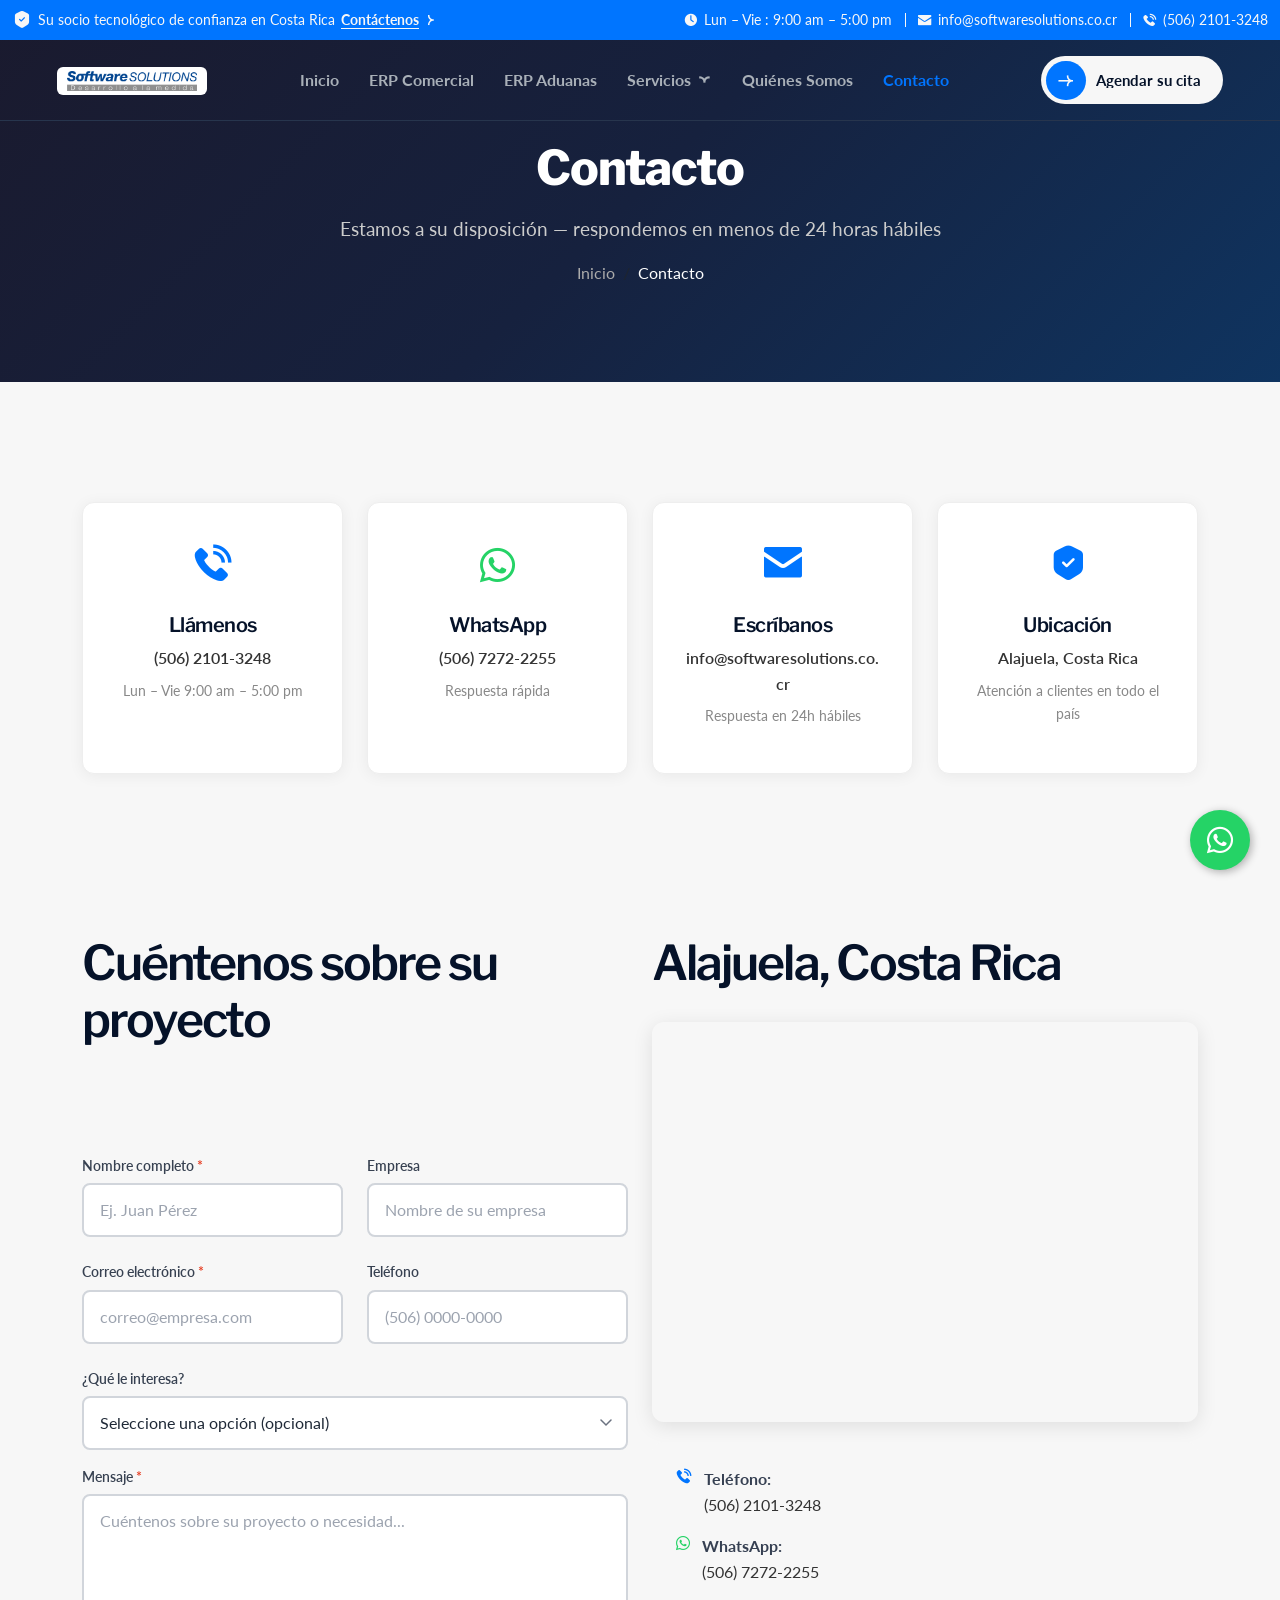
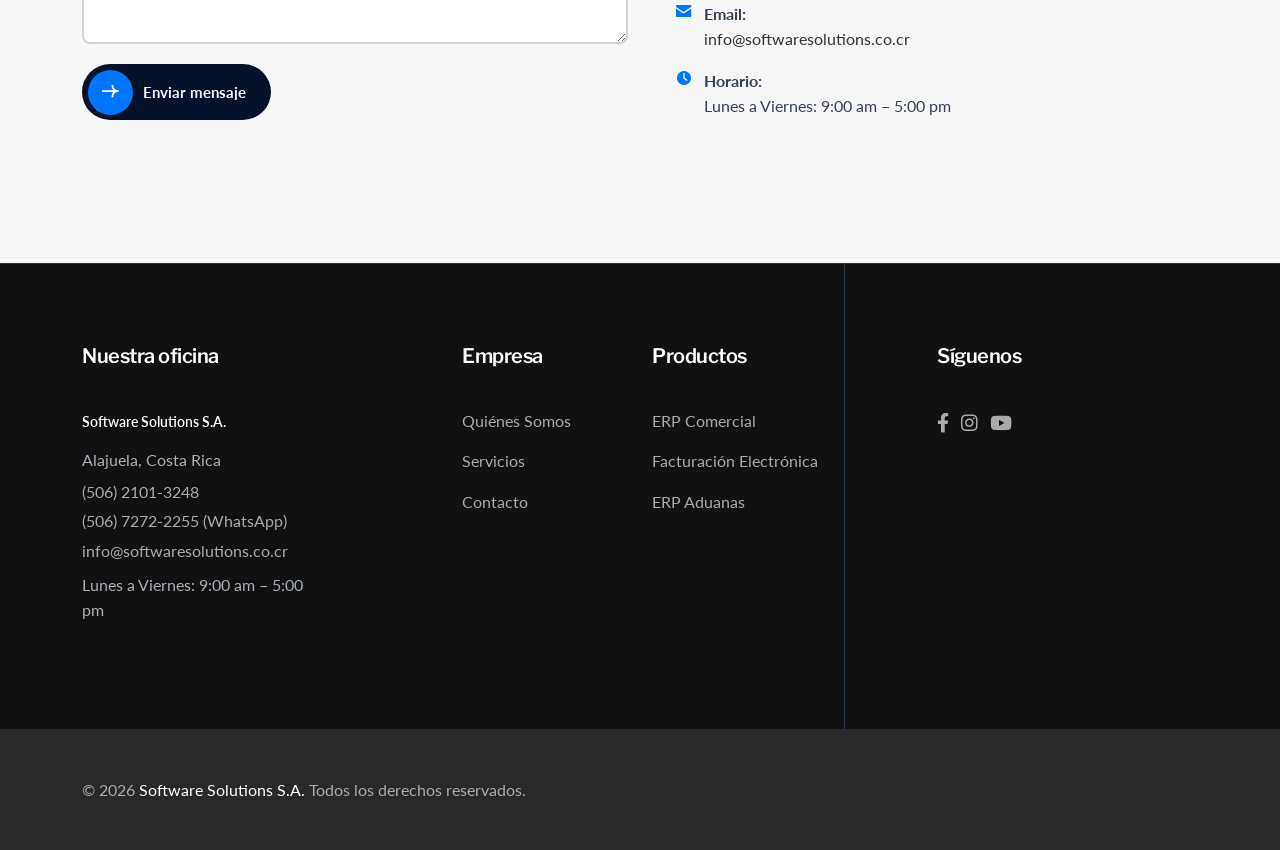
==== contacto.html @ cc16d5d6 "Add Cloudflare Turnstile captcha to contact form" ====
﻿<!DOCTYPE html>
<html class="no-js" lang="es">
<head>
   <meta charset="utf-8" /><meta http-equiv="x-ua-compatible" content="ie=edge" /><meta name="viewport" content="width=device-width, initial-scale=1" />
   <meta name="description" content="Contáctenos en Alajuela, Costa Rica. Tel: (506) 2101-3248 / WhatsApp (506) 7272-2255. Lunes a viernes 9am–5pm. Respondemos en menos de 24 horas." />
   <meta name="keywords" content="contacto software solutions costa rica, software alajuela teléfono, consulta ERP costa rica, demo software empresarial costa rica" />
   <link rel="canonical" href="https://www.softwaresolutions.co.cr/contacto.html" />
   <title>Contacto | Software Solutions S.A. | (506) 2101-3248 | Alajuela, Costa Rica</title>
   <link rel="apple-touch-icon" href="assets/images/fav.png" /><link rel="shortcut icon" type="image/x-icon" href="assets/images/fav.png" />
   <link rel="stylesheet" href="assets/css/bootstrap.min.css" /><link rel="stylesheet" href="assets/css/font-awesome-pro.min.css" /><link rel="stylesheet" href="assets/css/animate.css" /><link rel="stylesheet" href="assets/css/solvior-icons.css" /><link rel="stylesheet" href="assets/css/main.css" />
   <style>
      .whatsapp-float{position:fixed;width:60px;height:60px;bottom:30px;right:30px;background-color:#25d366;color:#fff;border-radius:50px;text-align:center;font-size:30px;box-shadow:2px 2px 8px rgba(0,0,0,.3);z-index:9999;display:flex;align-items:center;justify-content:center;text-decoration:none;transition:transform .2s}.site-logo img{max-height:44px;width:auto;background:#fff;border-radius:6px;padding:4px 10px;}.whatsapp-float:hover{transform:scale(1.1);color:#fff}
      .page-banner{background:linear-gradient(135deg,#1a1a2e 0%,#16213e 50%,#0f3460 100%);padding:140px 0 80px;color:#fff}
      .contact-info-card{background:#fff;border-radius:12px;padding:30px;border:1px solid #eee;text-align:center;height:100%;box-shadow:0 2px 15px rgba(0,0,0,.06)}
      .contact-info-card .icon{font-size:2.5rem;color:var(--tj-color-theme-primary,#e63c20);margin-bottom:16px}

      /* ── Campos del formulario ─────────────────────────────────────── */
      #contactForm input[type="text"],
      #contactForm input[type="email"],
      #contactForm input[type="tel"],
      #contactForm select,
      #contactForm textarea {
         display: block !important;
         width: 100% !important;
         background: #fff !important;
         border: 2px solid #d1d5db !important;
         border-radius: 8px !important;
         padding: 13px 16px !important;
         font-size: 1rem !important;
         color: #1f2937 !important;
         line-height: 1.5 !important;
         margin-bottom: 16px !important;
         box-shadow: none !important;
         transition: border-color .2s, box-shadow .2s !important;
         -webkit-appearance: none;
         appearance: none;
      }
      #contactForm select {
         background-image: url("data:image/svg+xml,%3Csvg xmlns='http://www.w3.org/2000/svg' width='12' height='8' viewBox='0 0 12 8'%3E%3Cpath d='M1 1l5 5 5-5' stroke='%236b7280' stroke-width='1.5' fill='none' stroke-linecap='round'/%3E%3C/svg%3E") !important;
         background-repeat: no-repeat !important;
         background-position: right 14px center !important;
         padding-right: 40px !important;
         -webkit-appearance: none !important;
         appearance: none !important;
         cursor: pointer !important;
      }
      #contactForm input[type="text"]:focus,
      #contactForm input[type="email"]:focus,
      #contactForm input[type="tel"]:focus,
      #contactForm select:focus,
      #contactForm textarea:focus {
         outline: none !important;
         border-color: var(--tj-color-theme-primary, #e63c20) !important;
         box-shadow: 0 0 0 3px rgba(230,60,32,.12) !important;
      }
      #contactForm input::placeholder,
      #contactForm textarea::placeholder { color: #9ca3af !important; }
      #contactForm textarea { resize: vertical !important; min-height: 130px !important; }
      #contactForm .form-label {
         display: block;
         font-size: 0.875rem;
         font-weight: 600;
         color: #374151;
         margin-bottom: 6px;
         margin-top: 4px;
      }
      #contactForm .row .col-md-6 { margin-bottom: 4px; }

      /* Campo inválido tras intento de envío */
      #contactForm input:invalid:not(:placeholder-shown),
      #contactForm textarea:invalid:not(:placeholder-shown) {
         border-color: #dc2626 !important;
      }
   </style>
   <!-- Open Graph -->
   <meta property="og:type" content="website" />
   <meta property="og:locale" content="es_CR" />
   <meta property="og:site_name" content="Software Solutions S.A." />
   <meta property="og:url" content="https://www.softwaresolutions.co.cr/contacto.html" />
   <meta property="og:title" content="Contacto | Software Solutions S.A. | (506) 2101-3248" />
   <meta property="og:description" content="Contáctenos en Alajuela, Costa Rica. Tel: (506) 2101-3248 / WhatsApp (506) 7272-2255. Lunes a viernes 9am–5pm. Respondemos en menos de 24 horas." />
   <meta property="og:image" content="https://www.softwaresolutions.co.cr/img/og-image.jpg" />
   <meta name="twitter:card" content="summary_large_image" />
   <meta name="twitter:title" content="Contacto | Software Solutions S.A." />
   <meta name="twitter:description" content="Contáctenos en Alajuela, Costa Rica. Tel: (506) 2101-3248 / WhatsApp (506) 7272-2255." />
   <meta name="twitter:image" content="https://www.softwaresolutions.co.cr/img/og-image.jpg" />
   <!-- Schema.org ContactPage -->
   <script type="application/ld+json">
   {"@context":"https://schema.org","@type":"ContactPage","name":"Contacto — Software Solutions S.A.","url":"https://www.softwaresolutions.co.cr/contacto.html","description":"Página de contacto de Software Solutions S.A.","mainEntity":{"@type":"Organization","name":"Software Solutions S.A.","telephone":"+50621013248","email":"info@softwaresolutions.co.cr","address":{"@type":"PostalAddress","addressLocality":"Alajuela","addressCountry":"CR"},"openingHours":"Mo-Fr 09:00-17:00"}}
   </script>
</head>
<body>
<a href="https://wa.me/50672722255" class="whatsapp-float" target="_blank" aria-label="WhatsApp"><i class="fa-brands fa-whatsapp"></i></a>
<div class="mouseCursor cursor-outer"></div><div class="mouseCursor cursor-inner"></div>
<div class="preloader"><div class="loading-container"><div class="loading"></div><div id="loading-icon"><img src="assets/images/loader.svg" alt="cargando"></div></div></div>

<!-- Hamburger -->
<div class="body-overlay"></div>
<div class="hamburger-area" data-lenis-prevent><div class="hamburger_bg"></div>
   <div class="hamburger_wrapper">
      <div class="hamburger_top d-flex align-items-center justify-content-between">
         <div class="hamburger_logo"><a href="index.html" class="mobile_logo"><span style="font-size:1.2rem;font-weight:700;color:#fff;">Software Solutions S.A.</span></a></div>
         <div class="hamburger_close"><button class="hamburger_close_btn hamburgerCloseBtn"><i class="fa-thin fa-times"></i></button></div>
      </div>
      <div class="hamburger_menu"><div class="mobile_menu"></div></div>
      <div class="hamburger-infos"><h4 class="hamburger-title">Información de contacto</h4>
         <div class="contact-info">
            <div class="contact_item"><span class="subtitle">Email</span><div class="text"><a class="link" href="mailto:info@softwaresolutions.co.cr">info@softwaresolutions.co.cr</a></div></div>
            <div class="contact_item"><span class="subtitle">Teléfono</span><div class="text"><a class="link" href="tel:+50621013248">(506) 2101-3248</a></div></div>
            <div class="contact_item"><span class="subtitle">WhatsApp</span><div class="text"><a class="link" href="https://wa.me/50672722255">(506) 7272-2255</a></div></div>
         </div>
      </div>
      <div class="hamburger-socials"><h4 class="hamburger-title">Síguenos</h4><ul>
         <li><a href="https://www.facebook.com/" target="_blank"><i class="fa-brands fa-facebook-f"></i></a></li>
         <li><a href="https://www.instagram.com/" target="_blank"><i class="fa-brands fa-instagram"></i></a></li>
         <li><a href="https://www.youtube.com/" target="_blank"><i class="fa-brands fa-youtube"></i></a></li>
      </ul></div>
   </div>
</div>

<!-- Header -->
<header class="tj-header-area header-1 header-absolute">
   <div class="header-topbar"><div class="container-fluid"><div class="row"><div class="col-12">
      <div class="header-topbar_wrap">
         <div class="topbar_note"><i class="tji-check"></i> Su socio tecnológico de confianza en Costa Rica <a href="contacto.html"><span>Contáctenos</span><i class="tji-angle-right"></i></a></div>
         <div class="topbar_infos">
            <div class="info_item"><span><i class="tji-clock"></i></span><span>Lun – Vie : 9:00 am – 5:00 pm</span></div>
            <div class="info_item"><span><i class="tji-email"></i></span><a href="mailto:info@softwaresolutions.co.cr">info@softwaresolutions.co.cr</a></div>
            <div class="info_item"><span><i class="tji-phone"></i></span><a href="tel:+50621013248">(506) 2101-3248</a></div>
         </div>
      </div>
   </div></div></div></div>
   <div class="header-bottom"><div class="container-fluid"><div class="row"><div class="col-12">
      <div class="header-wrapper">
         <div class="site-logo"><a class="logo" href="index.html"><img src="img/logo.png" alt="Software Solutions S.A." onerror="this.outerHTML='<span style=\'font-weight:800;font-size:1.1rem;\'>Software Solutions S.A.</span>'"></a></div>
         <div class="mainmenu d-lg-block d-none" id="main-menu"><ul>
            <li><a href="index.html">Inicio</a></li>
                           <li><a href="erp-comercial.html">ERP Comercial</a></li>
                           <li><a href="erp-aduanas.html">ERP Aduanas</a></li>
                           <li class="has-dropdown"><a href="servicios.html">Servicios</a><ul class="sub-menu">
               <li><a href="servicios.html#desarrollo">Desarrollo de Software a la Medida</a></li>
               <li><a href="servicios.html#web">Desarrollo Web</a></li>
               <li><a href="servicios.html#paginas">Páginas Web</a></li>
               <li><a href="servicios.html#ecommerce">Comercio Electrónico</a></li>
               <li><a href="servicios.html#nube">Soluciones en la Nube</a></li>
            </ul></li>
                           <li><a href="quienes-somos.html">Quiénes Somos</a></li>
                           
            <li class="current-menu-ancestor"><a href="contacto.html">Contacto</a></li>
         </ul></div>
         <div class="header_right_info d-none d-md-inline-flex"><a href="contacto.html" class="tj-primary-btn header_btn"><div class="btn_inner"><div class="btn_icon"><span><i class="tji-arrow-right"></i><i class="tji-arrow-right"></i></span></div><div class="btn_text"><span>Agendar su cita</span></div></div></a></div>
         <button class="menu_btn d-lg-none hamburgerBtn">Menú <span class="cubes"><span></span><span></span><span></span><span></span></span></button>
      </div>
   </div></div></div></div>
</header>
<header class="tj-header-area header-1 header-duplicate header-sticky">
   <div class="header-bottom"><div class="container-fluid"><div class="row"><div class="col-12">
      <div class="header-wrapper">
         <div class="site-logo"><a class="logo" href="index.html"><img src="img/logo.png" alt="Software Solutions" onerror="this.outerHTML='<span style=\'font-weight:800;font-size:1.1rem;\'>Software Solutions S.A.</span>'"></a></div>
         <div class="mainmenu d-lg-block d-none"><ul>
            <li><a href="index.html">Inicio</a></li><li><a href="erp-comercial.html">ERP Comercial</a></li><li><a href="erp-aduanas.html">ERP Aduanas</a></li>
            <li class="has-dropdown"><a href="servicios.html">Servicios</a><ul class="sub-menu"><li><a href="servicios.html#desarrollo">Desarrollo a la Medida</a></li></ul></li>
            <li><a href="quienes-somos.html">Quiénes Somos</a></li>
            <li class="current-menu-ancestor"><a href="contacto.html">Contacto</a></li>
         </ul></div>
         <div class="header_right_info d-none d-md-inline-flex"><a href="contacto.html" class="tj-primary-btn header_btn"><div class="btn_inner"><div class="btn_icon"><span><i class="tji-arrow-right"></i><i class="tji-arrow-right"></i></span></div><div class="btn_text"><span>Agendar su cita</span></div></div></a></div>
         <button class="menu_btn d-lg-none hamburgerBtn">Menú <span class="cubes"><span></span><span></span><span></span><span></span></span></button>
      </div>
   </div></div></div></div>
</header>

<div id="smooth-wrapper"><div id="smooth-content">
<main id="primary" class="site-main">

   <!-- Banner -->
   <div class="page-banner">
      <div class="container"><div class="row"><div class="col-12 text-center">
         <h1 style="color:#fff;font-size:3rem;font-weight:800;">Contacto</h1>
         <p style="color:#ccc;font-size:1.2rem;margin-top:16px;">Estamos a su disposición — respondemos en menos de 24 horas hábiles</p>
         <nav style="margin-top:16px;"><ol class="breadcrumb justify-content-center" style="background:transparent;">
            <li class="breadcrumb-item"><a href="index.html" style="color:#aaa;">Inicio</a></li>
            <li class="breadcrumb-item active" style="color:#fff;">Contacto</li>
         </ol></nav>
      </div></div></div>
   </div>

   <!-- Info cards -->
   <section class="section-space" style="padding-bottom:0;">
      <div class="container">
         <div class="row rg-30">
            <div class="col-lg-3 col-md-6">
               <div class="contact-info-card">
                  <div class="icon"><i class="tji-phone"></i></div>
                  <h5>Llámenos</h5>
                  <a href="tel:+50621013248" style="display:block;color:#333;font-weight:600;">(506) 2101-3248</a>
                  <p style="color:#888;margin-top:8px;font-size:0.9rem;">Lun – Vie 9:00 am – 5:00 pm</p>
               </div>
            </div>
            <div class="col-lg-3 col-md-6">
               <div class="contact-info-card">
                  <div class="icon"><i class="fa-brands fa-whatsapp" style="color:#25d366;"></i></div>
                  <h5>WhatsApp</h5>
                  <a href="https://wa.me/50672722255" target="_blank" style="display:block;color:#333;font-weight:600;">(506) 7272-2255</a>
                  <p style="color:#888;margin-top:8px;font-size:0.9rem;">Respuesta rápida</p>
               </div>
            </div>
            <div class="col-lg-3 col-md-6">
               <div class="contact-info-card">
                  <div class="icon"><i class="tji-email"></i></div>
                  <h5>Escríbanos</h5>
                  <a href="mailto:info@softwaresolutions.co.cr" style="display:block;color:#333;font-weight:600;word-break:break-all;">info@softwaresolutions.co.cr</a>
                  <p style="color:#888;margin-top:8px;font-size:0.9rem;">Respuesta en 24h hábiles</p>
               </div>
            </div>
            <div class="col-lg-3 col-md-6">
               <div class="contact-info-card">
                  <div class="icon"><i class="tji-check"></i></div>
                  <h5>Ubicación</h5>
                  <p style="color:#333;font-weight:600;margin:0;">Alajuela, Costa Rica</p>
                  <p style="color:#888;margin-top:8px;font-size:0.9rem;">Atención a clientes en todo el país</p>
               </div>
            </div>
         </div>
      </div>
   </section>

   <!-- Formulario + Mapa -->
   <section class="section-space">
      <div class="container">
         <div class="row rg-30">
            <div class="col-lg-6">
               <div class="sec-heading" style="margin-bottom:30px;">
                  <span class="sub-title wow fadeInUp">Escríbanos</span>
                  <h2 class="sec-title text-anim">Cuéntenos sobre su proyecto</h2>
                  <div class="desc wow fadeInUp" data-wow-delay="0.2s"><p>Complete el formulario y un especialista se pondrá en contacto con usted a la brevedad.</p></div>
               </div>
               <!-- Formulario via FormSubmit + hCaptcha + Honeypot -->
               <form action="enviar.php" method="POST" id="contactForm">
                  <!-- Honeypot: posicionado fuera de la pantalla para que bots lo llenen pero usuarios no lo vean -->
                  <input type="text" name="_honey" tabindex="-1" autocomplete="off" aria-hidden="true" style="position:absolute;left:-9999px;top:-9999px;width:1px;height:1px;opacity:0;pointer-events:none;">

                  <div class="row">
                     <div class="col-md-6">
                        <label for="nombre" class="form-label">Nombre completo <span style="color:#e63c20">*</span></label>
                        <input type="text" id="nombre" name="nombre" class="form-control" placeholder="Ej. Juan Pérez" required autocomplete="name" maxlength="100">
                     </div>
                     <div class="col-md-6">
                        <label for="empresa" class="form-label">Empresa</label>
                        <input type="text" id="empresa" name="empresa" class="form-control" placeholder="Nombre de su empresa" autocomplete="organization" maxlength="120">
                     </div>
                  </div>
                  <div class="row">
                     <div class="col-md-6">
                        <label for="email" class="form-label">Correo electrónico <span style="color:#e63c20">*</span></label>
                        <input type="email" id="email" name="email" class="form-control" placeholder="correo@empresa.com" required autocomplete="email" maxlength="150">
                     </div>
                     <div class="col-md-6">
                        <label for="telefono" class="form-label">Teléfono</label>
                        <input type="tel" id="telefono" name="telefono" class="form-control" placeholder="(506) 0000-0000" autocomplete="tel" maxlength="20">
                     </div>
                  </div>
                  <label for="interes" class="form-label">¿Qué le interesa?</label>
                  <select id="interes" name="interes" class="form-select">
                     <option value="">Seleccione una opción (opcional)</option>
                     <option value="ERP Comercial">ERP Comercial</option>
                     <option value="ERP Aduanas">ERP de Aduanas</option>
                     <option value="Apps Móviles">Desarrollo de Apps Móviles</option>
                     <option value="Desarrollo a la Medida">Desarrollo de Software a la Medida</option>
                     <option value="Desarrollo Web">Desarrollo Web</option>
                     <option value="Comercio Electrónico">Comercio Electrónico</option>
                     <option value="Soluciones en la Nube">Soluciones en la Nube</option>
                     <option value="Otro">Otro</option>
                  </select>
                  <label for="mensaje" class="form-label">Mensaje <span style="color:#e63c20">*</span></label>
                  <textarea id="mensaje" name="mensaje" class="form-control" rows="5" placeholder="Cuéntenos sobre su proyecto o necesidad..." required maxlength="2000"></textarea>

                  <!-- Cloudflare Turnstile -->
                  <div class="cf-turnstile" data-sitekey="0x4AAAAAADsd9E8iB9zRnzsj" style="margin-bottom:20px;"></div>

                  <button type="submit" class="tj-primary-btn" style="border:none;cursor:pointer;">
                     <div class="btn_inner">
                        <div class="btn_icon"><span><i class="tji-arrow-right"></i><i class="tji-arrow-right"></i></span></div>
                        <div class="btn_text"><span>Enviar mensaje</span></div>
                     </div>
                  </button>
               </form>
            </div>
            <div class="col-lg-6">
               <div class="sec-heading" style="margin-bottom:30px;">
                  <span class="sub-title wow fadeInUp">Nuestra ubicación</span>
                  <h2 class="sec-title text-anim">Alajuela, Costa Rica</h2>
               </div>
               <!-- Google Maps embed -->
               <div style="border-radius:12px;overflow:hidden;box-shadow:0 4px 20px rgba(0,0,0,.1);">
                  <iframe
                     src="https://www.google.com/maps/embed?pb=!1m18!1m12!1m3!1d62788.46631494695!2d-84.24621!3d10.01572!2m3!1f0!2f0!3f0!3m2!1i1024!2i768!4f13.1!3m3!1m2!1s0x8fa0e344033ed4d5%3A0x7f2c5e3a7a4f3c1e!2sAlajuela%2C%20Costa%20Rica!5e0!3m2!1ses!2scr!4v1"
                     width="100%" height="400" style="border:0;display:block;" allowfullscreen="" loading="lazy"
                     referrerpolicy="no-referrer-when-downgrade" title="Alajuela Costa Rica">
                  </iframe>
               </div>
               <div style="background:#f7f7f7;border-radius:12px;padding:24px;margin-top:20px;">
                  <div style="display:flex;align-items:flex-start;gap:12px;margin-bottom:16px;">
                     <i class="tji-phone" style="color:var(--tj-color-theme-primary,#e63c20);margin-top:2px;"></i>
                     <div><strong>Teléfono:</strong><br><a href="tel:+50621013248" style="color:#333;">(506) 2101-3248</a></div>
                  </div>
                  <div style="display:flex;align-items:flex-start;gap:12px;margin-bottom:16px;">
                     <i class="fa-brands fa-whatsapp" style="color:#25d366;margin-top:2px;"></i>
                     <div><strong>WhatsApp:</strong><br><a href="https://wa.me/50672722255" style="color:#333;">(506) 7272-2255</a></div>
                  </div>
                  <div style="display:flex;align-items:flex-start;gap:12px;margin-bottom:16px;">
                     <i class="tji-email" style="color:var(--tj-color-theme-primary,#e63c20);margin-top:2px;"></i>
                     <div><strong>Email:</strong><br><a href="mailto:info@softwaresolutions.co.cr" style="color:#333;">info@softwaresolutions.co.cr</a></div>
                  </div>
                  <div style="display:flex;align-items:flex-start;gap:12px;">
                     <i class="tji-clock" style="color:var(--tj-color-theme-primary,#e63c20);margin-top:2px;"></i>
                     <div><strong>Horario:</strong><br>Lunes a Viernes: 9:00 am – 5:00 pm</div>
                  </div>
               </div>
            </div>
         </div>
      </div>
   </section>

</main>

<!-- Footer -->
<footer class="tj-footer-area" style="background:#111;">
   <div class="footer-top-area fix"><div class="container"><div class="row rg-50 line">
      <div class="col-xl-4 col-lg-4 col-md-6"><div class="footer-widget footer-contact-infos">
         <div class="footer-title"><h4 class="title" style="color:#fff;">Nuestra oficina</h4></div>
         <div class="infos-item" style="color:#aaa;">
            <span style="color:#fff;font-weight:600;">Software Solutions S.A.</span>
            <p style="margin-top:8px;">Alajuela, Costa Rica</p>
            <a href="tel:+50621013248" style="color:#aaa;display:block;margin-top:4px;">(506) 2101-3248</a>
            <a href="https://wa.me/50672722255" style="color:#aaa;display:block;margin-top:4px;">(506) 7272-2255 (WhatsApp)</a>
            <a href="mailto:info@softwaresolutions.co.cr" style="color:#aaa;display:block;margin-top:4px;">info@softwaresolutions.co.cr</a>
            <p style="margin-top:8px;">Lunes a Viernes: 9:00 am – 5:00 pm</p>
         </div>
      </div></div>
      <div class="col-xl-2 col-lg-2 col-md-6"><div class="footer-widget widget_nav_menu">
         <div class="footer-title"><h4 class="title" style="color:#fff;">Empresa</h4></div>
         <div class="widget-menu"><ul style="list-style:none;padding:0;"><li><a href="quienes-somos.html" style="color:#aaa;">Quiénes Somos</a></li><li><a href="servicios.html" style="color:#aaa;">Servicios</a></li><li><a href="contacto.html" style="color:#aaa;">Contacto</a></li></ul></div>
      </div></div>
      <div class="col-xl-3 col-lg-3 col-md-6"><div class="footer-widget widget_nav_menu">
         <div class="footer-title"><h4 class="title" style="color:#fff;">Productos</h4></div>
         <div class="widget-menu"><ul style="list-style:none;padding:0;">
            <li><a href="erp-comercial.html" style="color:#aaa;">ERP Comercial</a></li>
            <li><a href="erp-comercial.html#facturacion" style="color:#aaa;">Facturación Electrónica</a></li>
            <li><a href="erp-aduanas.html" style="color:#aaa;">ERP Aduanas</a></li>
         </ul></div>
      </div></div>
      <div class="col-xl-3 col-lg-3 col-md-6"><div class="footer-widget">
         <div class="footer-title"><h4 class="title" style="color:#fff;">Síguenos</h4></div>
         <div style="display:flex;gap:12px;margin-top:16px;">
            <a href="https://www.facebook.com/" target="_blank" style="color:#aaa;font-size:1.2rem;"><i class="fa-brands fa-facebook-f"></i></a>
            <a href="https://www.instagram.com/" target="_blank" style="color:#aaa;font-size:1.2rem;"><i class="fa-brands fa-instagram"></i></a>
            <a href="https://www.youtube.com/" target="_blank" style="color:#aaa;font-size:1.2rem;"><i class="fa-brands fa-youtube"></i></a>
         </div>
      </div></div>
   </div></div></div>
   <div class="footer-copyright-area"><div class="container"><div class="row"><div class="col-12">
      <div style="display:flex;justify-content:space-between;align-items:center;padding:20px 0;flex-wrap:wrap;gap:12px;">
         <p style="color:#aaa;margin:0;">© 2026 <a href="index.html" style="color:#fff;">Software Solutions S.A.</a> Todos los derechos reservados.</p>
      </div>
   </div></div></div></div>
   <div class="back-to-top-wrapper"><button id="back_to_top" type="button" class="back-to-top-btn style-2"><i class="tji-arrow-up"></i><span>INICIO</span></button></div>
</footer>
</div></div>

<script src="assets/js/jquery.min.js"></script><script src="assets/js/bootstrap.bundle.min.js"></script>
<script src="assets/js/gsap.min.js"></script><script src="assets/js/gsap-scroll-trigger.min.js"></script>
<script src="assets/js/smooth-scroll.min.js"></script><script src="assets/js/wow.min.js"></script>
<script src="assets/js/meanmenu.js"></script><script src="assets/js/main.js"></script>
<script src="https://challenges.cloudflare.com/turnstile/v0/api.js" async defer></script>
</body>
</html>
---- assets/css/solvior-icons.css ----
@font-face {
  font-family: "solvior-icons";
  src: url("../fonts/solvior-icons.eot?wmr4q0");
  src: url("../fonts/solvior-icons.eot?wmr4q0#iefix") format("embedded-opentype"), url("../fonts/solvior-icons.ttf?wmr4q0") format("truetype"), url("../fonts/solvior-icons.woff?wmr4q0") format("woff"),
    url("../fonts/solvior-icons.svg?wmr4q0#solvior-icons") format("svg");
  font-weight: normal;
  font-style: normal;
  font-display: block;
}

[class^="tji-"],
[class*=" tji-"] {
  /* use !important to prevent issues with browser extensions that change fonts */
  font-family: "solvior-icons" !important;
  speak: never;
  font-style: normal;
  font-weight: normal;
  font-variant: normal;
  text-transform: none;
  line-height: 1;

  /* Better Font Rendering =========== */
  -webkit-font-smoothing: antialiased;
  -moz-osx-font-smoothing: grayscale;
}

.tji-angle-up:before {
  content: "\e92e";
}
.tji-operations:before {
  content: "\e916";
}
.tji-process-1:before {
  content: "\e917";
}
.tji-manage:before {
  content: "\e918";
}
.tji-strategy:before {
  content: "\e919";
}
.tji-performance:before {
  content: "\e92c";
}
.tji-organize:before {
  content: "\e92d";
}
.tji-reply:before {
  content: "\e900";
}
.tji-calender:before {
  content: "\e901";
}
.tji-coments:before {
  content: "\e902";
}
.tji-square-cube:before {
  content: "\e903";
}
.tji-minus:before {
  content: "\e904";
}
.tji-plus:before {
  content: "\e905";
}
.tji-personalization:before {
  content: "\e906";
}
.tji-quick:before {
  content: "\e907";
}
.tji-results:before {
  content: "\e908";
}
.tji-brand:before {
  content: "\e909";
}
.tji-paper-plane:before {
  content: "\e90a";
}
.tji-single-cube:before {
  content: "\e90b";
}
.tji-cube:before {
  content: "\e90c";
}
.tji-left-quote:before {
  content: "\e90d";
}
.tji-right-quote:before {
  content: "\e90e";
}
.tji-double-check:before {
  content: "\e90f";
}
.tji-business:before {
  content: "\e910";
}
.tji-executive:before {
  content: "\e911";
}
.tji-leadership:before {
  content: "\e912";
}
.tji-optimization:before {
  content: "\e913";
}
.tji-process:before {
  content: "\e914";
}
.tji-strategic:before {
  content: "\e915";
}
.tji-angle-down:before {
  content: "\e91a";
}
.tji-angle-left:before {
  content: "\e91b";
}
.tji-angle-right:before {
  content: "\e91c";
}
.tji-arrow-up:before {
  content: "\e91d";
}
.tji-arrow-bown:before {
  content: "\e91e";
}
.tji-arrow-left:before {
  content: "\e91f";
}
.tji-arrow-right:before {
  content: "\e920";
}
.tji-check:before {
  content: "\e921";
}
.tji-clock:before {
  content: "\e922";
}
.tji-location:before {
  content: "\e923";
}
.tji-phone:before {
  content: "\e924";
}
.tji-email:before {
  content: "\e925";
}
.tji-chat:before {
  content: "\e926";
}
.tji-globe:before {
  content: "\e927";
}
.tji-play:before {
  content: "\e928";
}
.tji-search:before {
  content: "\e929";
}
.tji-star-2:before {
  content: "\e92a";
}
.tji-star:before {
  content: "\e92b";
}
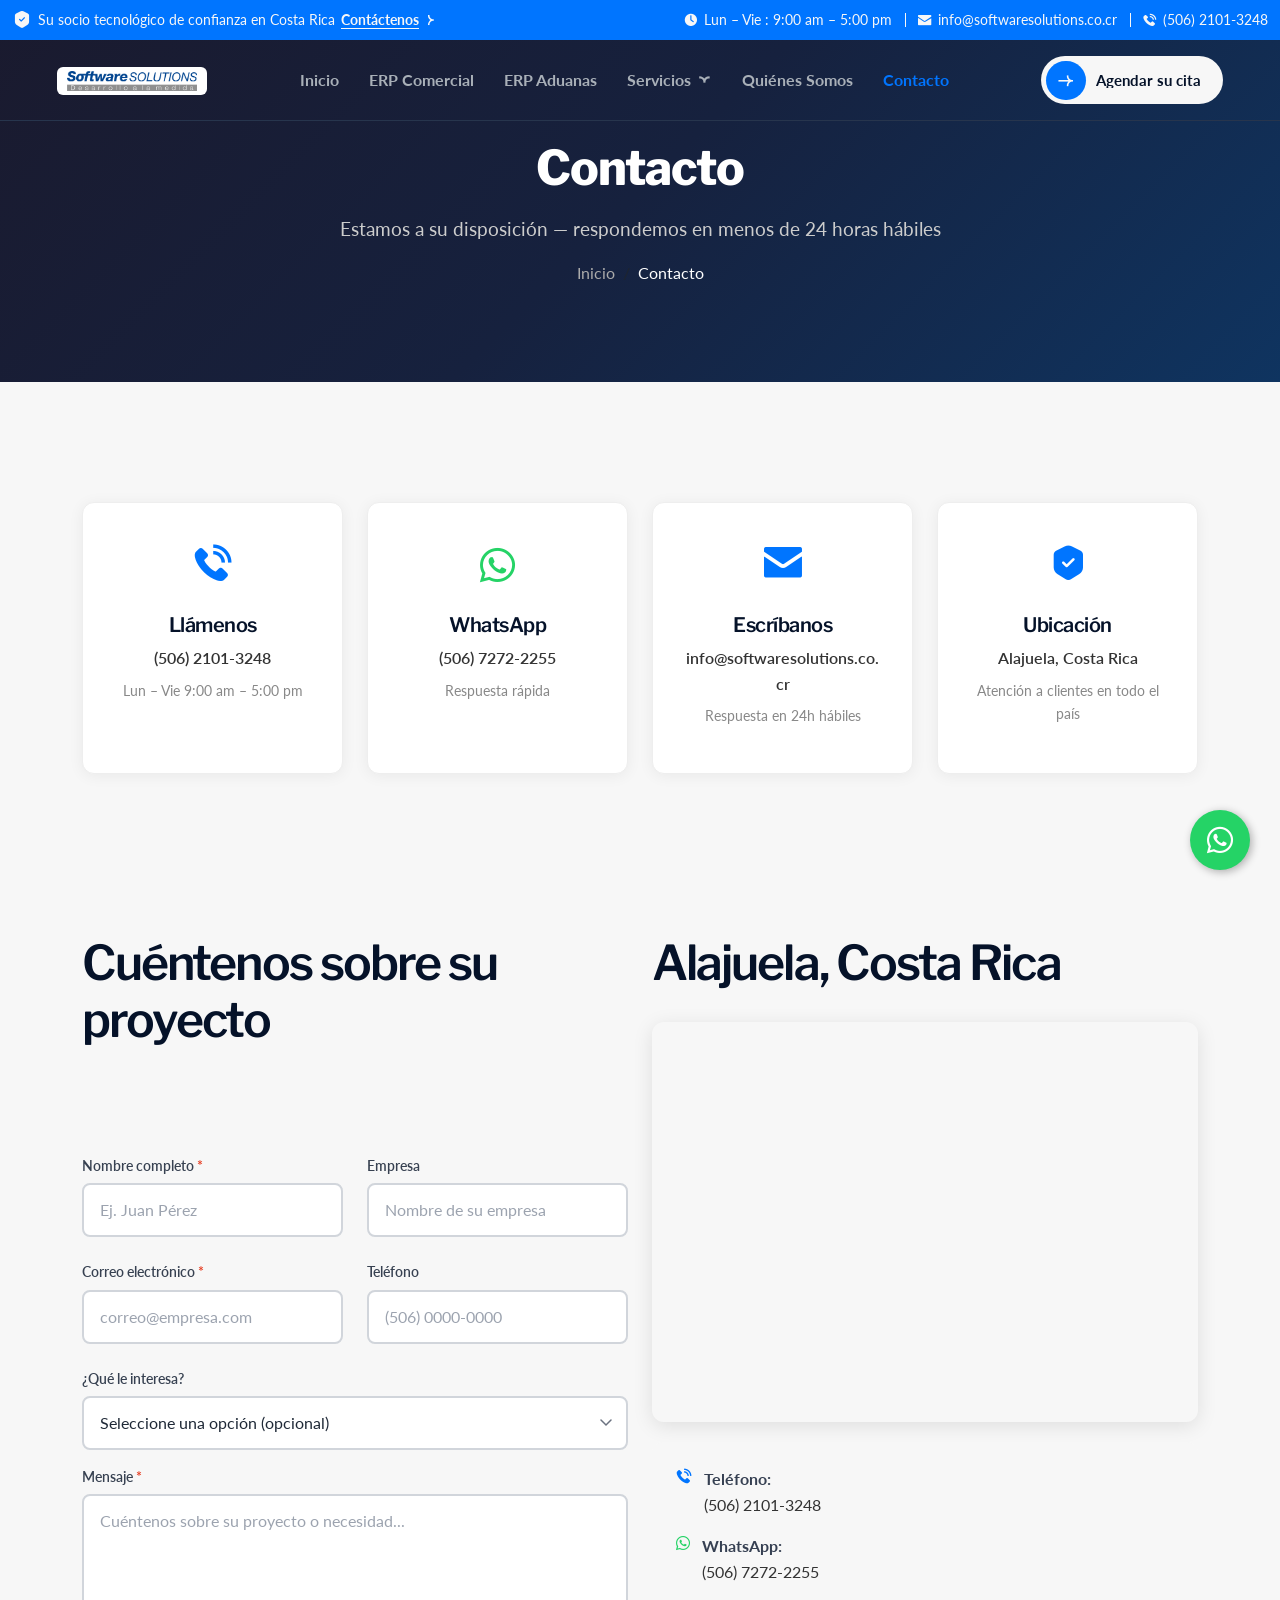
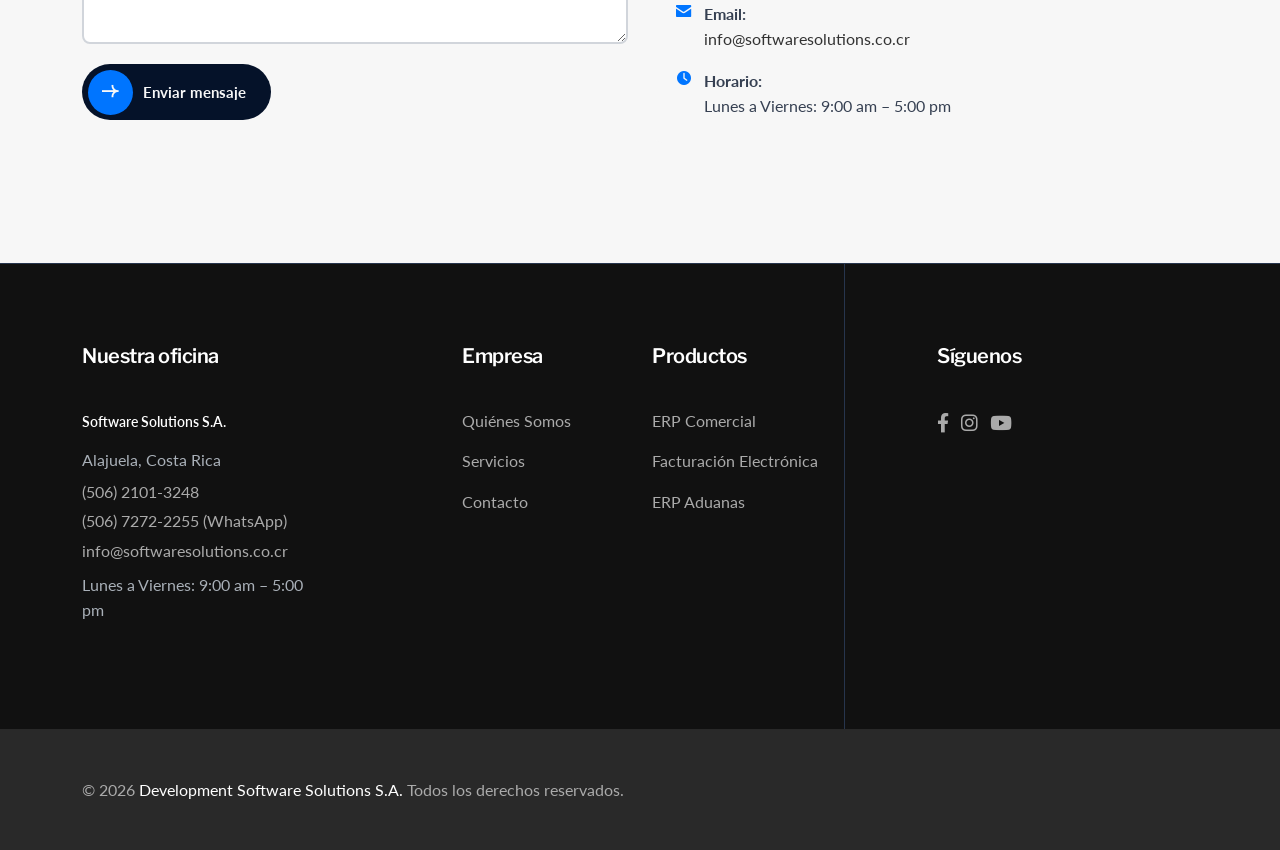
==== commit 048b580e: "branding: cambiar nombre a Development Software Solutions S.A. - Footer de todas las páginas actuali" ====
--- a/contacto.html
+++ b/contacto.html
@@ -6,7 +6,7 @@
    <meta name="keywords" content="contacto software solutions costa rica, software alajuela teléfono, consulta ERP costa rica, demo software empresarial costa rica" />
    <link rel="canonical" href="https://www.softwaresolutions.co.cr/contacto.html" />
    <title>Contacto | Software Solutions S.A. | (506) 2101-3248 | Alajuela, Costa Rica</title>
-   <link rel="apple-touch-icon" href="assets/images/fav.png" /><link rel="shortcut icon" type="image/x-icon" href="assets/images/fav.png" />
+   <link rel="apple-touch-icon" href="/favicon.ico" /><link rel="shortcut icon" type="image/x-icon" href="/favicon.ico" />
    <link rel="stylesheet" href="assets/css/bootstrap.min.css" /><link rel="stylesheet" href="assets/css/font-awesome-pro.min.css" /><link rel="stylesheet" href="assets/css/animate.css" /><link rel="stylesheet" href="assets/css/solvior-icons.css" /><link rel="stylesheet" href="assets/css/main.css" />
    <style>
       .whatsapp-float{position:fixed;width:60px;height:60px;bottom:30px;right:30px;background-color:#25d366;color:#fff;border-radius:50px;text-align:center;font-size:30px;box-shadow:2px 2px 8px rgba(0,0,0,.3);z-index:9999;display:flex;align-items:center;justify-content:center;text-decoration:none;transition:transform .2s}.site-logo img{max-height:44px;width:auto;background:#fff;border-radius:6px;padding:4px 10px;}.whatsapp-float:hover{transform:scale(1.1);color:#fff}
@@ -360,7 +360,7 @@
    </div></div></div>
    <div class="footer-copyright-area"><div class="container"><div class="row"><div class="col-12">
       <div style="display:flex;justify-content:space-between;align-items:center;padding:20px 0;flex-wrap:wrap;gap:12px;">
-         <p style="color:#aaa;margin:0;">© 2026 <a href="index.html" style="color:#fff;">Software Solutions S.A.</a> Todos los derechos reservados.</p>
+         <p style="color:#aaa;margin:0;">© 2026 <a href="index.html" style="color:#fff;">Development Software Solutions S.A.</a> Todos los derechos reservados.</p>
       </div>
    </div></div></div></div>
    <div class="back-to-top-wrapper"><button id="back_to_top" type="button" class="back-to-top-btn style-2"><i class="tji-arrow-up"></i><span>INICIO</span></button></div>
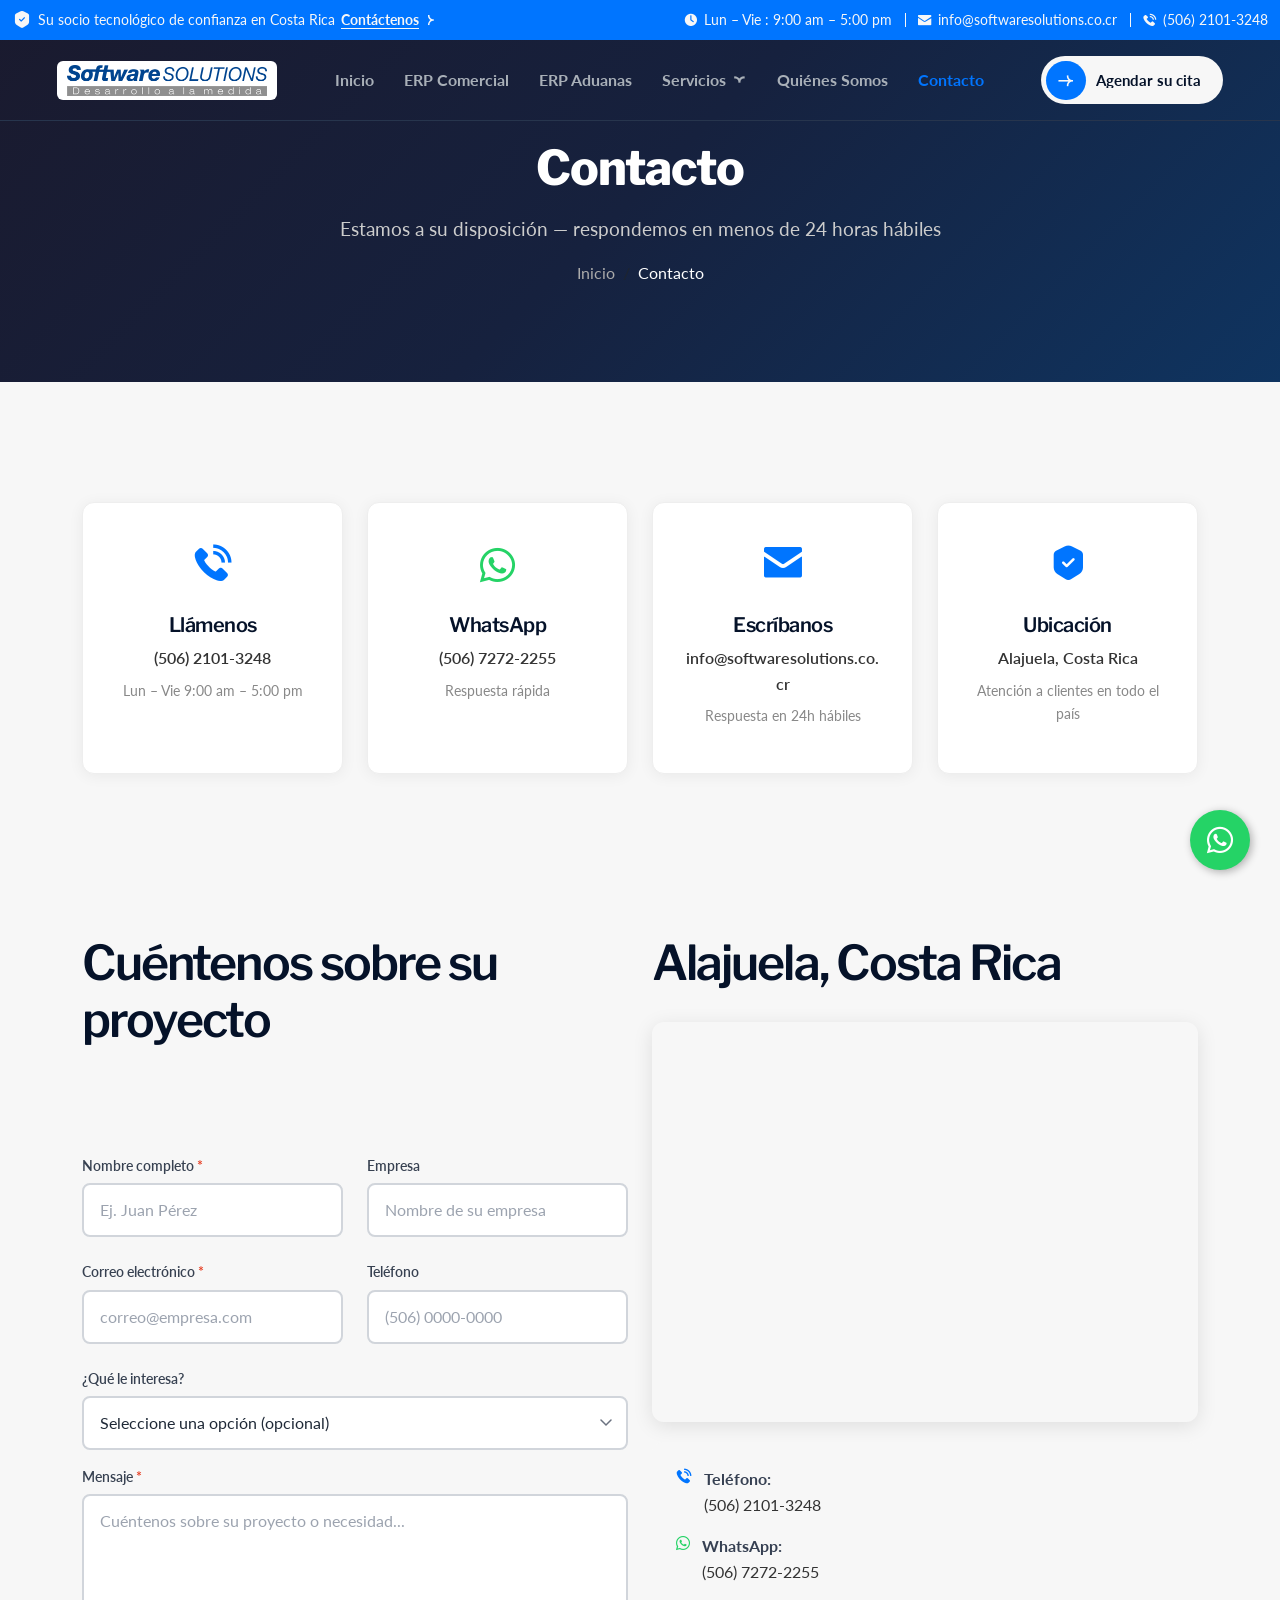
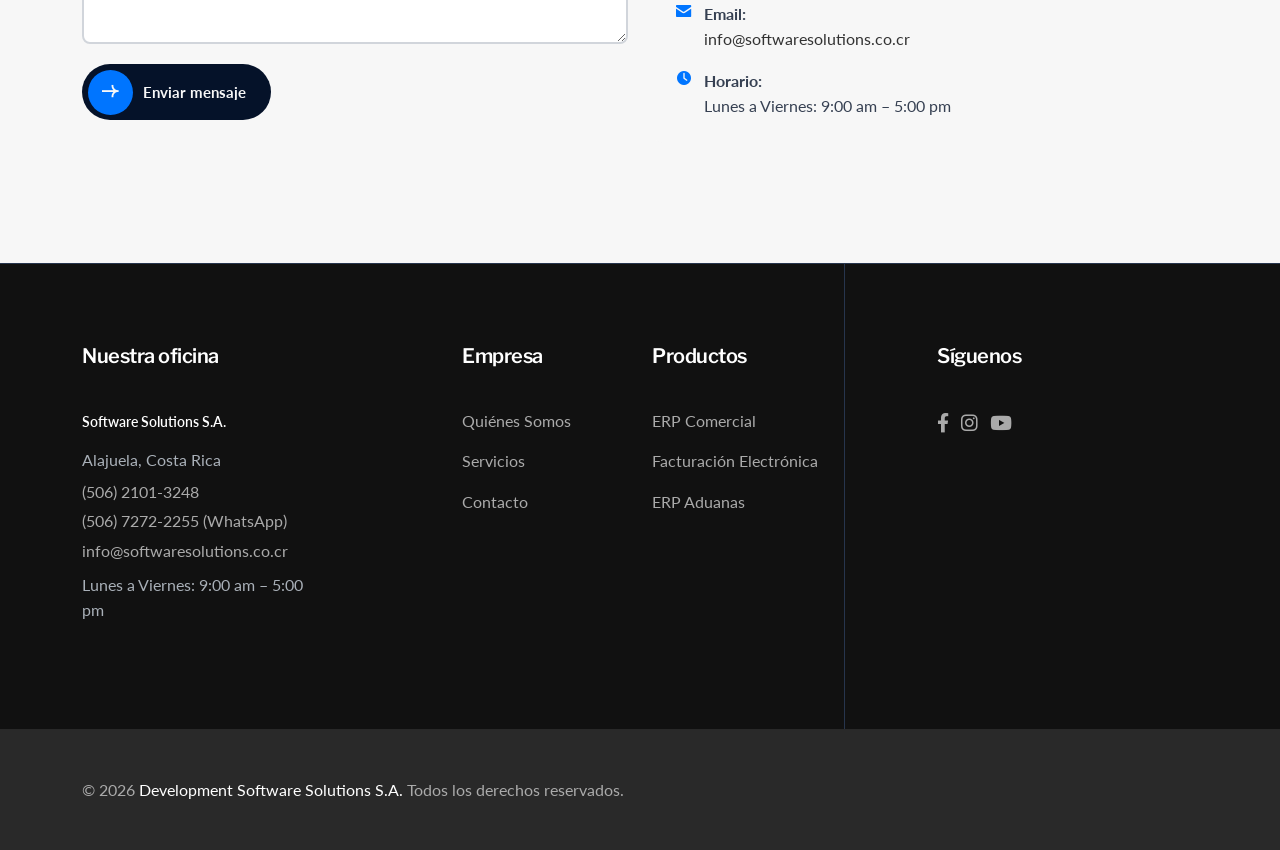
==== commit 4717097a: "header: aumentar contenedor del logo a 220px para sobreescribir template Co-Authored-By: Claude Sonn" ====
--- a/contacto.html
+++ b/contacto.html
@@ -9,7 +9,7 @@
    <link rel="apple-touch-icon" href="/favicon.ico" /><link rel="shortcut icon" type="image/x-icon" href="/favicon.ico" />
    <link rel="stylesheet" href="assets/css/bootstrap.min.css" /><link rel="stylesheet" href="assets/css/font-awesome-pro.min.css" /><link rel="stylesheet" href="assets/css/animate.css" /><link rel="stylesheet" href="assets/css/solvior-icons.css" /><link rel="stylesheet" href="assets/css/main.css" />
    <style>
-      .whatsapp-float{position:fixed;width:60px;height:60px;bottom:30px;right:30px;background-color:#25d366;color:#fff;border-radius:50px;text-align:center;font-size:30px;box-shadow:2px 2px 8px rgba(0,0,0,.3);z-index:9999;display:flex;align-items:center;justify-content:center;text-decoration:none;transition:transform .2s}.site-logo img{max-height:44px;width:auto;background:#fff;border-radius:6px;padding:4px 10px;}.whatsapp-float:hover{transform:scale(1.1);color:#fff}
+      .whatsapp-float{position:fixed;width:60px;height:60px;bottom:30px;right:30px;background-color:#25d366;color:#fff;border-radius:50px;text-align:center;font-size:30px;box-shadow:2px 2px 8px rgba(0,0,0,.3);z-index:9999;display:flex;align-items:center;justify-content:center;text-decoration:none;transition:transform .2s}.site-logo img{max-height:58px!important;width:auto!important;background:#fff;border-radius:6px;padding:4px 10px;} .site-logo .logo{max-width:220px!important;}.whatsapp-float:hover{transform:scale(1.1);color:#fff}
       .page-banner{background:linear-gradient(135deg,#1a1a2e 0%,#16213e 50%,#0f3460 100%);padding:140px 0 80px;color:#fff}
       .contact-info-card{background:#fff;border-radius:12px;padding:30px;border:1px solid #eee;text-align:center;height:100%;box-shadow:0 2px 15px rgba(0,0,0,.06)}
       .contact-info-card .icon{font-size:2.5rem;color:var(--tj-color-theme-primary,#e63c20);margin-bottom:16px}
